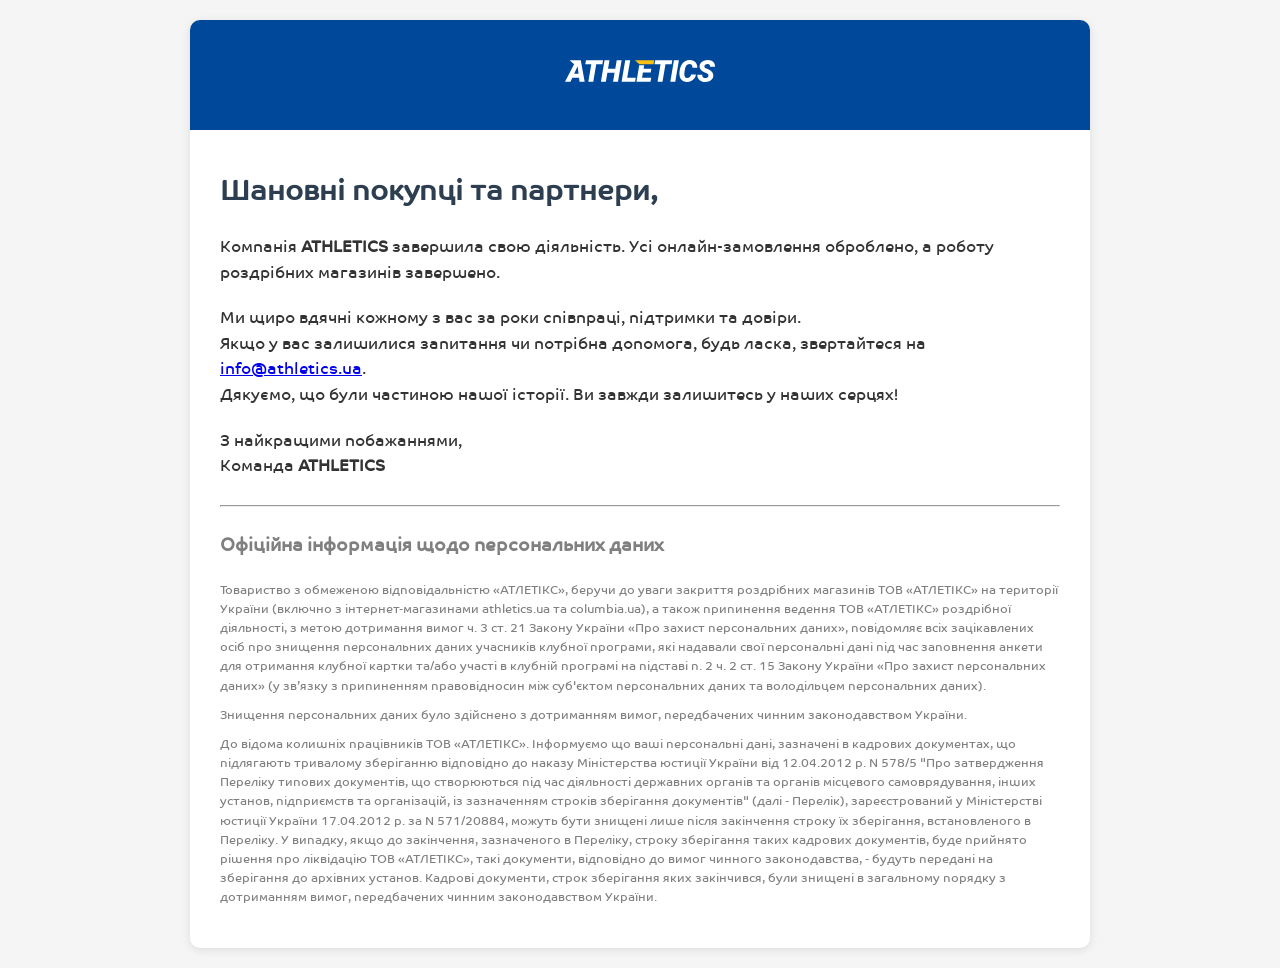
==== index.html @ 038577a9 "Add files via upload Initial upload" ====
<!DOCTYPE html>
<!-- saved from url=(0021)https://athletics.ua/ -->
<html><head><meta http-equiv="Content-Type" content="text/html; charset=UTF-8">
    
    <meta name="viewport" content="width=device-width, initial-scale=1.0">
    <title>Athletics — мережа магазинів спортивних товарів. Одяг, взуття та аксесуари для спорту та активного відпочинку</title>
    <link rel="stylesheet" href="./index_files/fonts.css">
    <style>
        * {
            margin: 0;
            padding: 0;
            box-sizing: border-box;
        }
        body {
            font-family: "co_text_corpregular", Arial, sans-serif;
            line-height: 1.6;
            color: #333;
            background-color: #f5f5f5;
            min-height: 100vh;
            display: flex;
            justify-content: center;
            align-items: center;
            padding: 20px;
        }
        .container {
            max-width: 900px;
            width: 100%;
            background: white;
            border-radius: 10px;
            box-shadow: 0 2px 10px rgba(0,0,0,0.1);
            overflow: hidden;
        }
        .logo-block {
            padding: 40px 20px;
            text-align: center;
            background-color: #004899;
        }
        .logo {
            max-width: 150px;
            height: auto;
        }
        .text-block {
            padding: 40px 30px;
        }
        .title {
            font-size: 28px;
            font-weight: bold;
            margin-bottom: 20px;
            color: #2c3e50;
            text-align: left;
        }
        .description {
            font-size: 16px;
            color: #666;
            text-align: justify;
        }
		.title_pd {
				font-size: 18px;
				margin-bottom: 20px;
				color: #808080;
			}
		.description_pd {
				font-size: 12px;
				color: #808080;
			}
		.delimiter {
			margin-top: 25px;
			margin-bottom: 25px;
		}
        @media (max-width: 768px) {
            body {
                padding: 10px;
            }
            .logo-block {
                padding: 30px 15px;
            }
            .logo {
                max-width: 120px;
            }
            .text-block {
                padding: 30px 20px;
            }
            .title {
                font-size: 24px;
                margin-bottom: 15px;
            }
            .description {
                font-size: 14px;
            }
			.title_pd {
				font-size: 16px;
				margin-bottom: 15px;
			}
			.description_pd {
				font-size: 12px;
			}
        }
        @media (max-width: 480px) {
            .logo-block {
                padding: 25px 10px;
            }
            .logo {
                max-width: 100px;
            }
            .text-block {
                padding: 25px 15px;
            }
            .title {
                font-size: 20px;
            }
			.title_pd {
				font-size: 14px;
				margin-bottom: 15px;
			}
			.description_pd {
				font-size: 12px;
			}
        }
    </style>
</head>
<body data-new-gr-c-s-check-loaded="14.1276.0" data-gr-ext-installed="">
    <div class="container">
        <div class="logo-block">
            <img src="./index_files/athletics.svg" alt="Логотип" class="logo">
        </div>
        <div class="text-block">
            <h1 class="title">Шановні покупці та партнери,</h1>
            <p class="description">
				</p><p>Компанія <b>ATHLETICS</b> завершила свою діяльність. Усі онлайн-замовлення оброблено, а роботу роздрібних магазинів завершено.</p>
				
				<p style="padding-top: 20px;">Ми щиро вдячні кожному з вас за роки співпраці, підтримки та довіри.</p>
				<p>Якщо у вас залишилися запитання чи потрібна допомога, будь ласка, звертайтеся на <a href="mailto:info@athletics.ua">info@athletics.ua</a>.</p>
				<p>Дякуємо, що були частиною нашої історії. Ви завжди залишитесь у наших серцях!</p>
				
				<p style="padding-top: 20px;">З найкращими побажаннями,</p>
				<p>Команда <b>ATHLETICS</b></p>
			<p></p>	
				<hr class="delimiter">
			<h1 class="title_pd">Офіційна інформація щодо персональних даних</h1>
			<p class="description_pd">
				</p><p class="description_pd" style="padding-bottom: 10px;">Товариство з обмеженою відповідальністю «АТЛЕТІКС», беручи до уваги закриття роздрібних магазинів ТОВ «АТЛЕТІКС» на території України (включно з інтернет-магазинами athletics.ua та columbia.ua), а також припинення ведення ТОВ «АТЛЕТІКС» роздрібної діяльності, з метою дотримання вимог ч. 3 ст. 21 Закону України «Про захист персональних даних», повідомляє всіх зацікавлених осіб про знищення персональних даних учасників клубної програми, які надавали свої персональні дані під час заповнення анкети для отримання клубної картки та/або участі в клубній програмі на підставі п. 2 ч. 2 ст. 15 Закону України «Про захист персональних даних» (у зв’язку з припиненням правовідносин між суб'єктом персональних даних та володільцем персональних даних).</p>
				<p class="description_pd">Знищення персональних даних було здійснено з дотриманням вимог, передбачених чинним законодавством України.</p>
				<p class="description_pd" style="padding-top: 10px;">До відома колишніх працівників ТОВ «АТЛЕТІКС». Інформуємо що ваші персональні дані, зазначені в кадрових документах, що підлягають тривалому зберіганню відповідно до наказу Міністерства юстиції України від 12.04.2012 р. N 578/5 "Про затвердження Переліку типових документів, що створюються під час діяльності державних органів та органів місцевого самоврядування, інших установ, підприємств та організацій, із зазначенням строків зберігання документів" (далі - Перелік), зареєстрований у Міністерстві юстиції України 17.04.2012 р. за N 571/20884, можуть бути знищені лише після закінчення строку їх зберігання, встановленого в Переліку. У випадку, якщо до закінчення, зазначеного в Переліку, строку зберігання таких кадрових документів, буде прийнято рішення про ліквідацію ТОВ «АТЛЕТІКС», такі документи, відповідно до вимог чинного законодавства, - будуть передані на зберігання до архівних установ. Кадрові документи, строк зберігання яких закінчився, були знищені в загальному порядку з дотриманням вимог, передбачених чинним законодавством України.</p>
			<p></p>
        </div>
    </div>

<deepl-input-controller translate="no"><template shadowrootmode="open"><link rel="stylesheet" href="chrome-extension://cofdbpoegempjloogbagkncekinflcnj/build/content.css"><div dir="ltr" style="visibility: initial !important;"><div class="dl-input-translation-container svelte-95aucy"><div></div></div></div></template></deepl-input-controller></body><grammarly-desktop-integration data-grammarly-shadow-root="true"><template shadowrootmode="open"><style>
      div.grammarly-desktop-integration {
        position: absolute;
        width: 1px;
        height: 1px;
        padding: 0;
        margin: -1px;
        overflow: hidden;
        clip: rect(0, 0, 0, 0);
        white-space: nowrap;
        border: 0;
        -moz-user-select: none;
        -webkit-user-select: none;
        -ms-user-select:none;
        user-select:none;
      }

      div.grammarly-desktop-integration:before {
        content: attr(data-content);
      }
    </style><div aria-label="grammarly-integration" role="group" tabindex="-1" class="grammarly-desktop-integration" data-content="{&quot;mode&quot;:&quot;full&quot;,&quot;isActive&quot;:true,&quot;isUserDisabled&quot;:false}"></div></template></grammarly-desktop-integration></html>
---- index_files/fonts.css ----
@font-face {
  font-family: 'co_text_corpregular';
  src: url('fonts/cotext_corp_rg-webfont.eot'); /* IE9 Compat Modes */
  src: url('fonts/cotext_corp_rg-webfont.eot?#iefix') format('embedded-opentype'), /* IE6-IE8 */
       url('fonts/cotext_corp_rg-webfont.woff') format('woff'), /* Modern Browsers */
       url('fonts/cotext_corp_rg-webfont.ttf')  format('truetype'), /* Safari, Android, iOS */

  font-style:   normal;
  font-weight:  400;
}
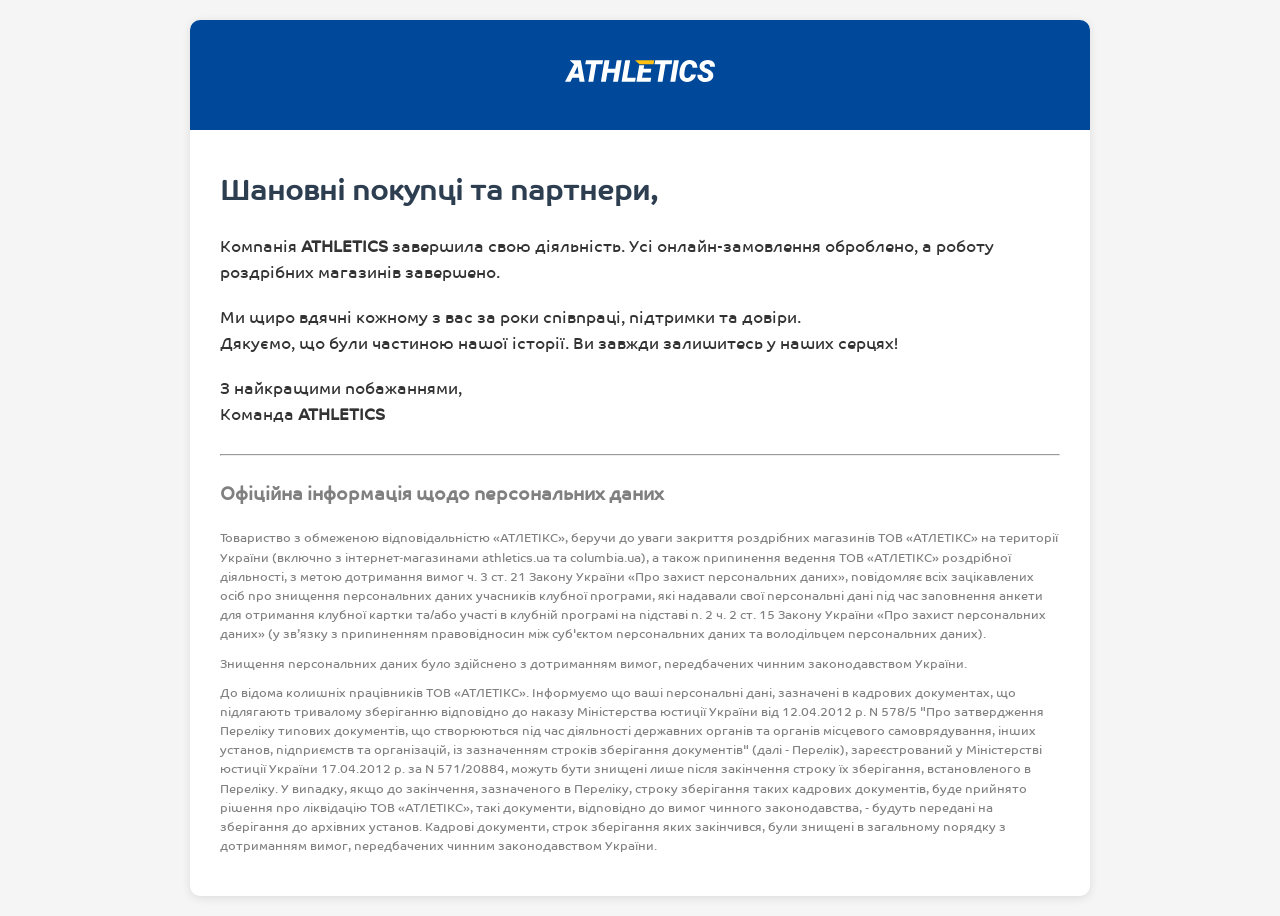
==== commit b4ab723b: "Прибрав рядок з посиланням на електроннну пошту <p>Якщо у вас залишилися запитання чи потрібна допом" ====
--- a/index.html
+++ b/index.html
@@ -129,7 +129,6 @@
 				</p><p>Компанія <b>ATHLETICS</b> завершила свою діяльність. Усі онлайн-замовлення оброблено, а роботу роздрібних магазинів завершено.</p>
 				
 				<p style="padding-top: 20px;">Ми щиро вдячні кожному з вас за роки співпраці, підтримки та довіри.</p>
-				<p>Якщо у вас залишилися запитання чи потрібна допомога, будь ласка, звертайтеся на <a href="mailto:info@athletics.ua">info@athletics.ua</a>.</p>
 				<p>Дякуємо, що були частиною нашої історії. Ви завжди залишитесь у наших серцях!</p>
 				
 				<p style="padding-top: 20px;">З найкращими побажаннями,</p>
@@ -165,4 +164,4 @@
       div.grammarly-desktop-integration:before {
         content: attr(data-content);
       }
-    </style><div aria-label="grammarly-integration" role="group" tabindex="-1" class="grammarly-desktop-integration" data-content="{&quot;mode&quot;:&quot;full&quot;,&quot;isActive&quot;:true,&quot;isUserDisabled&quot;:false}"></div></template></grammarly-desktop-integration></html>+    </style><div aria-label="grammarly-integration" role="group" tabindex="-1" class="grammarly-desktop-integration" data-content="{&quot;mode&quot;:&quot;full&quot;,&quot;isActive&quot;:true,&quot;isUserDisabled&quot;:false}"></div></template></grammarly-desktop-integration></html>
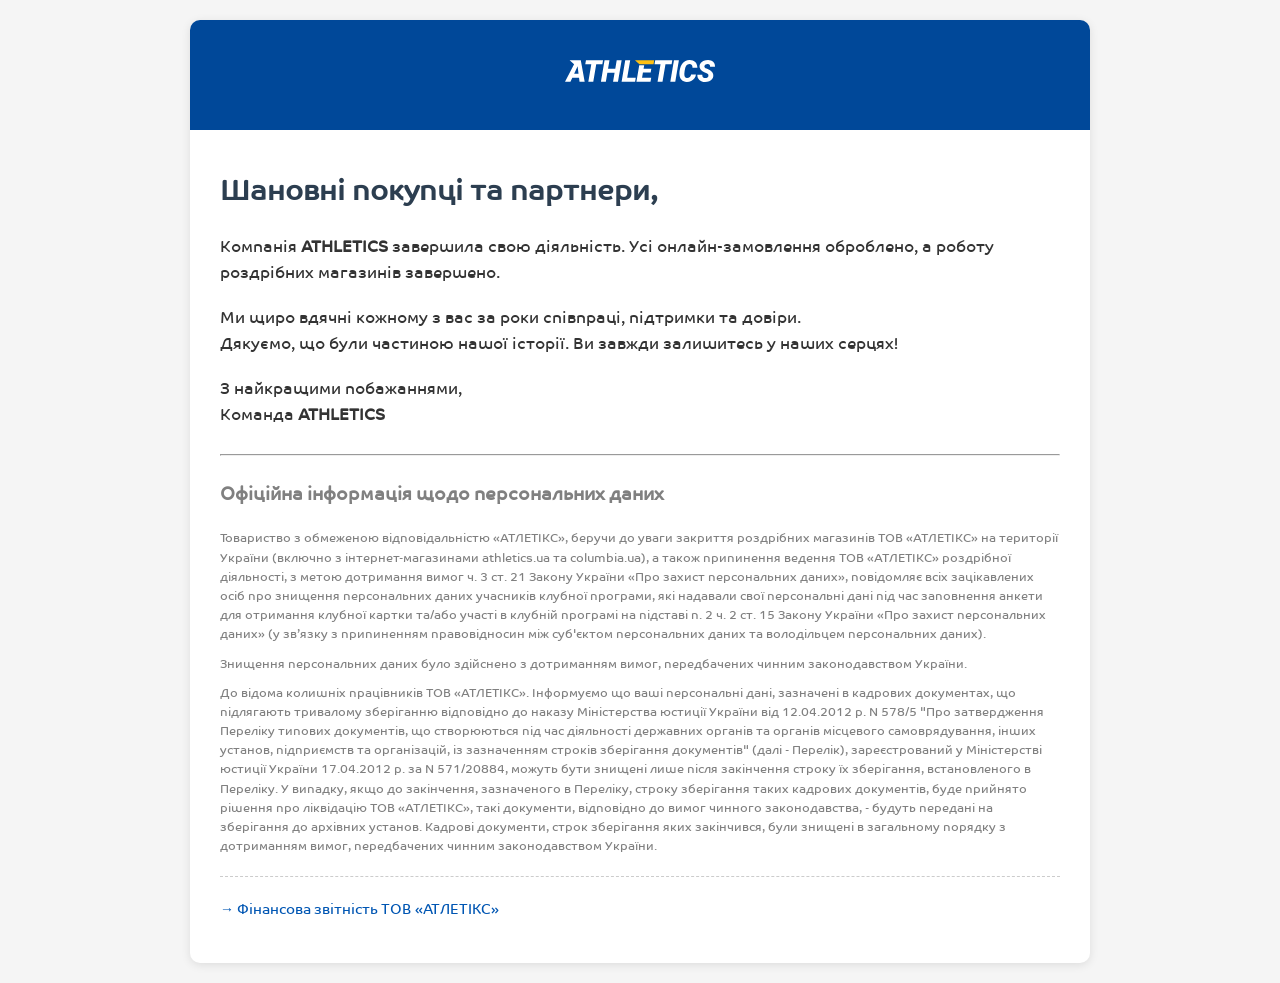
==== commit 02119e03: "- додав про Фін звітність" ====
--- a/index.html
+++ b/index.html
@@ -141,6 +141,11 @@
 				<p class="description_pd">Знищення персональних даних було здійснено з дотриманням вимог, передбачених чинним законодавством України.</p>
 				<p class="description_pd" style="padding-top: 10px;">До відома колишніх працівників ТОВ «АТЛЕТІКС». Інформуємо що ваші персональні дані, зазначені в кадрових документах, що підлягають тривалому зберіганню відповідно до наказу Міністерства юстиції України від 12.04.2012 р. N 578/5 "Про затвердження Переліку типових документів, що створюються під час діяльності державних органів та органів місцевого самоврядування, інших установ, підприємств та організацій, із зазначенням строків зберігання документів" (далі - Перелік), зареєстрований у Міністерстві юстиції України 17.04.2012 р. за N 571/20884, можуть бути знищені лише після закінчення строку їх зберігання, встановленого в Переліку. У випадку, якщо до закінчення, зазначеного в Переліку, строку зберігання таких кадрових документів, буде прийнято рішення про ліквідацію ТОВ «АТЛЕТІКС», такі документи, відповідно до вимог чинного законодавства, - будуть передані на зберігання до архівних установ. Кадрові документи, строк зберігання яких закінчився, були знищені в загальному порядку з дотриманням вимог, передбачених чинним законодавством України.</p>
 			<p></p>
+			<p style="padding-top: 20px; border-top: 1px dashed #ccc; margin-top: 20px;">
+            <a href="finance.html" style="color: #0056b3; font-size: 14px; text-decoration: none;">
+                → Фінансова звітність ТОВ «АТЛЕТІКС»
+            </a>
+        	</p>
         </div>
     </div>
 
